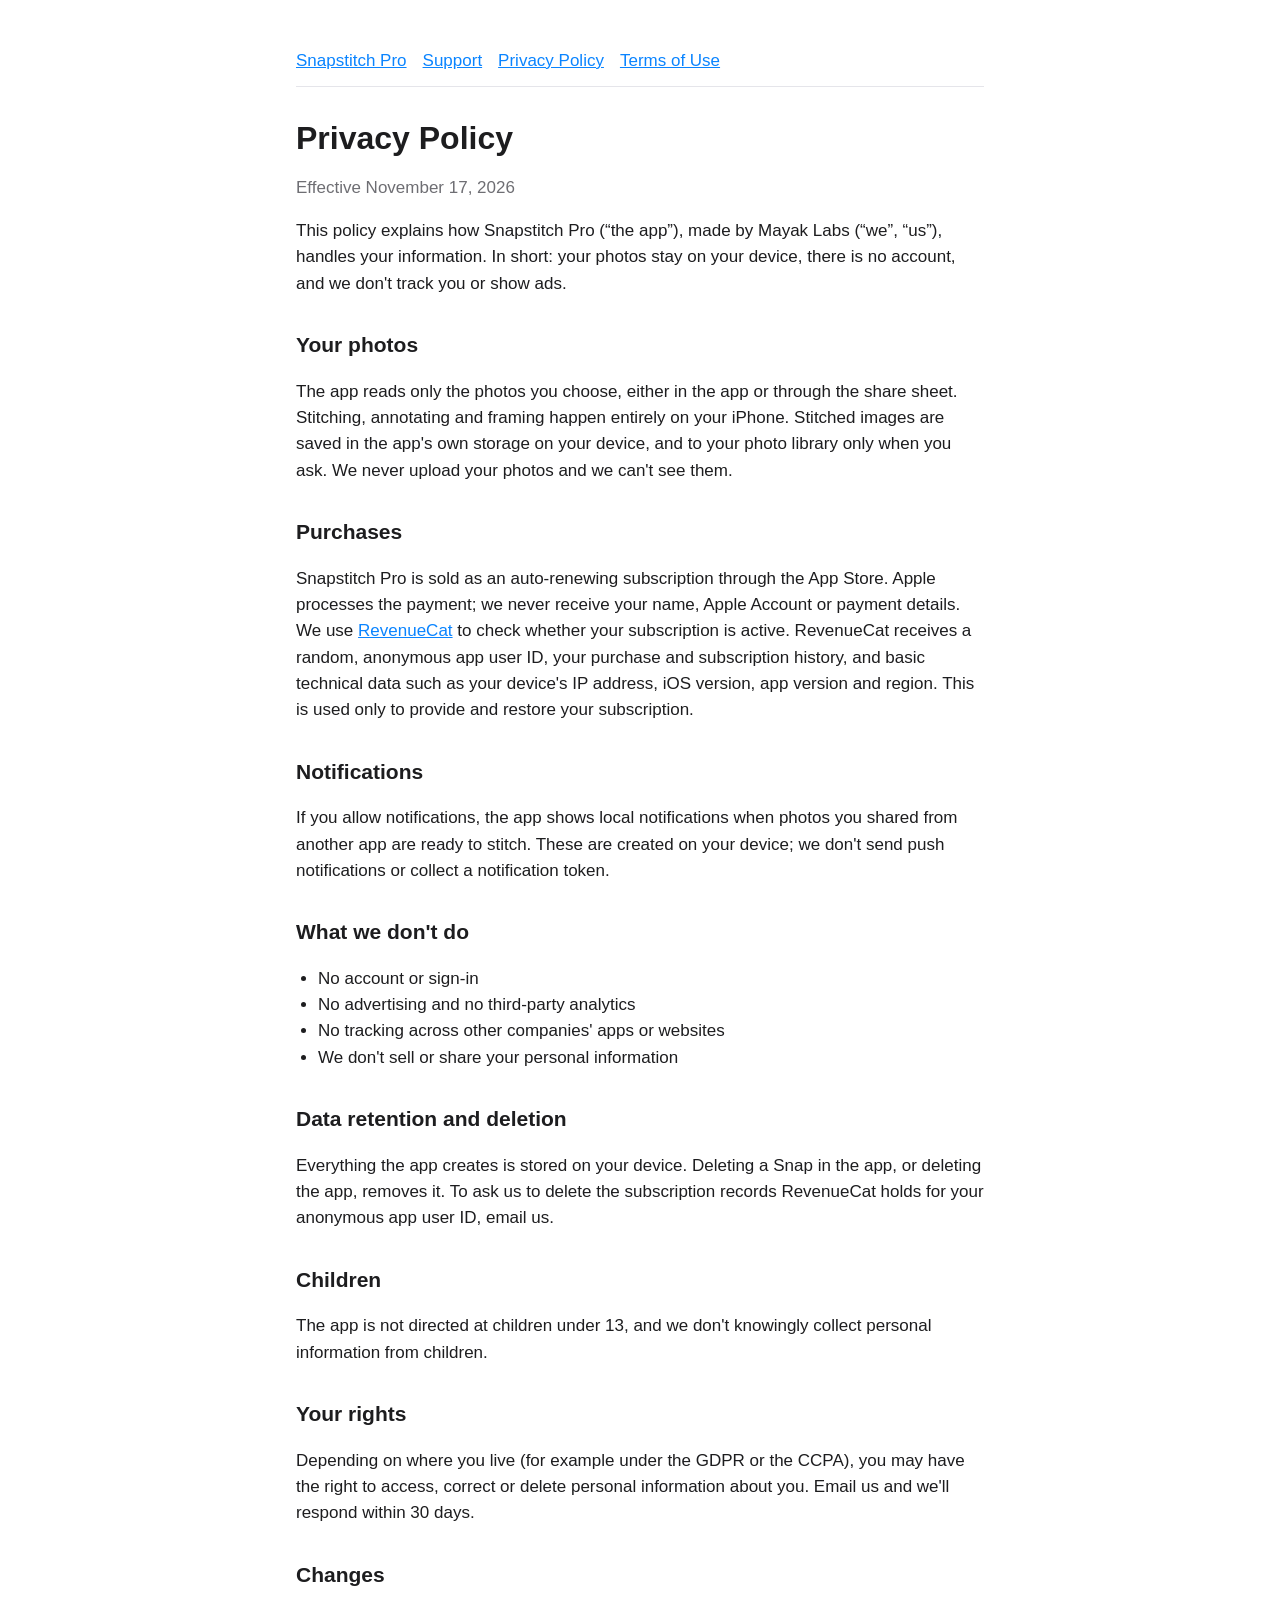
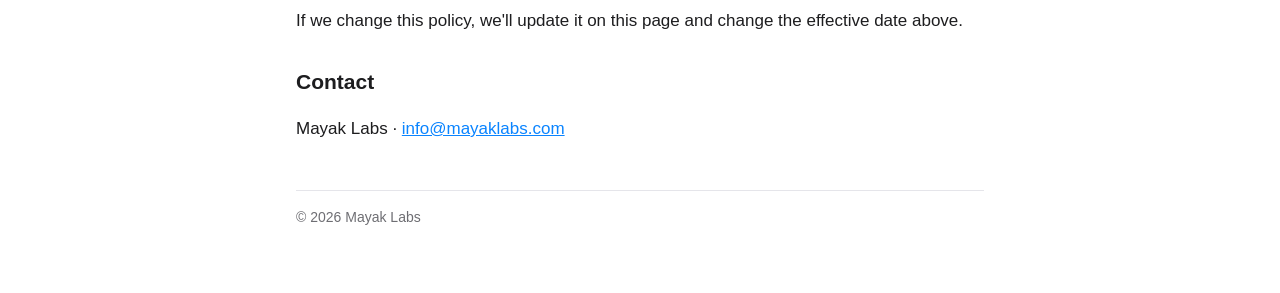
==== privacy/index.html @ 69bdb559 "Snapstitch Pro support and privacy pages" ====
<!doctype html>
<html lang="en"><head><meta charset="utf-8"><meta name="viewport" content="width=device-width,initial-scale=1"><title>Snapstitch Pro Privacy Policy</title><link rel="stylesheet" href="../style.css"></head><body><main>
<nav><a href="../">Snapstitch Pro</a><a href="../support/">Support</a><a href="../privacy/">Privacy Policy</a><a href="https://www.apple.com/legal/internet-services/itunes/dev/stdeula/">Terms of Use</a></nav>
<h1>Privacy Policy</h1>
<p class="muted">Effective November 17, 2026</p>
<p>This policy explains how Snapstitch Pro (“the app”), made by Mayak Labs (“we”, “us”), handles your information. In short: your photos stay on your device, there is no account, and we don't track you or show ads.</p>
<h2>Your photos</h2>
<p>The app reads only the photos you choose, either in the app or through the share sheet. Stitching, annotating and framing happen entirely on your iPhone. Stitched images are saved in the app's own storage on your device, and to your photo library only when you ask. We never upload your photos and we can't see them.</p>
<h2>Purchases</h2>
<p>Snapstitch Pro is sold as an auto-renewing subscription through the App Store. Apple processes the payment; we never receive your name, Apple Account or payment details. We use <a href="https://www.revenuecat.com/privacy/">RevenueCat</a> to check whether your subscription is active. RevenueCat receives a random, anonymous app user ID, your purchase and subscription history, and basic technical data such as your device's IP address, iOS version, app version and region. This is used only to provide and restore your subscription.</p>
<h2>Notifications</h2>
<p>If you allow notifications, the app shows local notifications when photos you shared from another app are ready to stitch. These are created on your device; we don't send push notifications or collect a notification token.</p>
<h2>What we don't do</h2>
<ul>
<li>No account or sign-in</li>
<li>No advertising and no third-party analytics</li>
<li>No tracking across other companies' apps or websites</li>
<li>We don't sell or share your personal information</li>
</ul>
<h2>Data retention and deletion</h2>
<p>Everything the app creates is stored on your device. Deleting a Snap in the app, or deleting the app, removes it. To ask us to delete the subscription records RevenueCat holds for your anonymous app user ID, email us.</p>
<h2>Children</h2>
<p>The app is not directed at children under 13, and we don't knowingly collect personal information from children.</p>
<h2>Your rights</h2>
<p>Depending on where you live (for example under the GDPR or the CCPA), you may have the right to access, correct or delete personal information about you. Email us and we'll respond within 30 days.</p>
<h2>Changes</h2>
<p>If we change this policy, we'll update it on this page and change the effective date above.</p>
<h2>Contact</h2>
<p>Mayak Labs · <a href="mailto:info@mayaklabs.com">info@mayaklabs.com</a></p>
<footer>© 2026 Mayak Labs</footer></main></body></html>
---- style.css ----
:root{--bg:#fff;--fg:#1d1d1f;--muted:#6e6e73;--accent:#0a84ff;--line:#e5e5ea}
@media (prefers-color-scheme:dark){:root{--bg:#000;--fg:#f5f5f7;--muted:#a1a1a6;--line:#2c2c2e}}
*{box-sizing:border-box}body{margin:0;background:var(--bg);color:var(--fg);font:17px/1.55 -apple-system,BlinkMacSystemFont,"SF Pro Text","Helvetica Neue",Arial,sans-serif}
main{max-width:720px;margin:0 auto;padding:48px 16px 64px}h1{font-size:32px;line-height:1.2;margin:0 0 4px}h2{font-size:21px;margin:32px 0 8px}
.muted{color:var(--muted)}a{color:var(--accent)}nav{display:flex;gap:16px;flex-wrap:wrap;border-bottom:1px solid var(--line);padding-bottom:12px;margin-bottom:32px}
ul{padding-left:22px}footer{margin-top:48px;border-top:1px solid var(--line);padding-top:16px;color:var(--muted);font-size:14px}
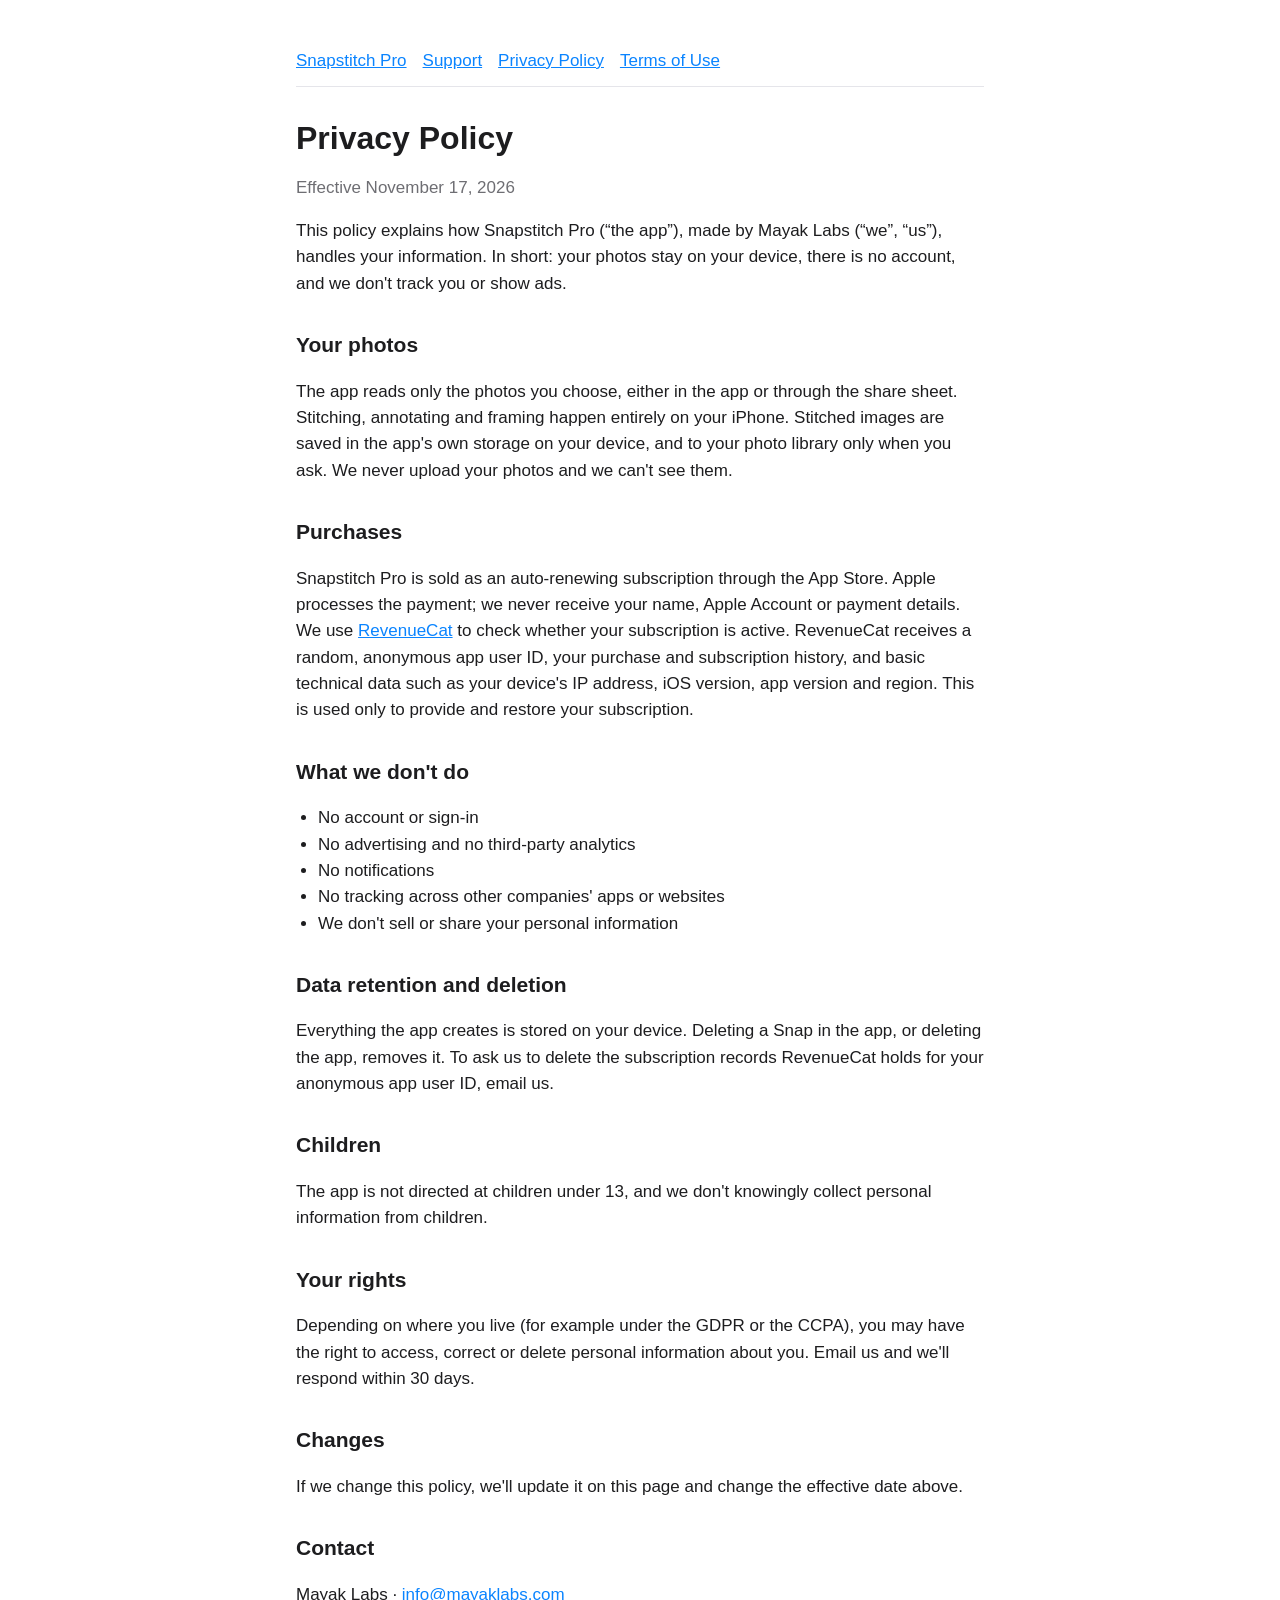
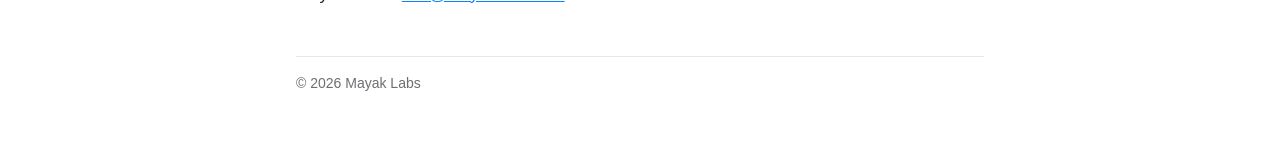
==== commit 4a255a78: "Privacy policy: the app no longer uses notifications" ====
--- a/privacy/index.html
+++ b/privacy/index.html
@@ -8,12 +8,11 @@
 <p>The app reads only the photos you choose, either in the app or through the share sheet. Stitching, annotating and framing happen entirely on your iPhone. Stitched images are saved in the app's own storage on your device, and to your photo library only when you ask. We never upload your photos and we can't see them.</p>
 <h2>Purchases</h2>
 <p>Snapstitch Pro is sold as an auto-renewing subscription through the App Store. Apple processes the payment; we never receive your name, Apple Account or payment details. We use <a href="https://www.revenuecat.com/privacy/">RevenueCat</a> to check whether your subscription is active. RevenueCat receives a random, anonymous app user ID, your purchase and subscription history, and basic technical data such as your device's IP address, iOS version, app version and region. This is used only to provide and restore your subscription.</p>
-<h2>Notifications</h2>
-<p>If you allow notifications, the app shows local notifications when photos you shared from another app are ready to stitch. These are created on your device; we don't send push notifications or collect a notification token.</p>
 <h2>What we don't do</h2>
 <ul>
 <li>No account or sign-in</li>
 <li>No advertising and no third-party analytics</li>
+<li>No notifications</li>
 <li>No tracking across other companies' apps or websites</li>
 <li>We don't sell or share your personal information</li>
 </ul>
